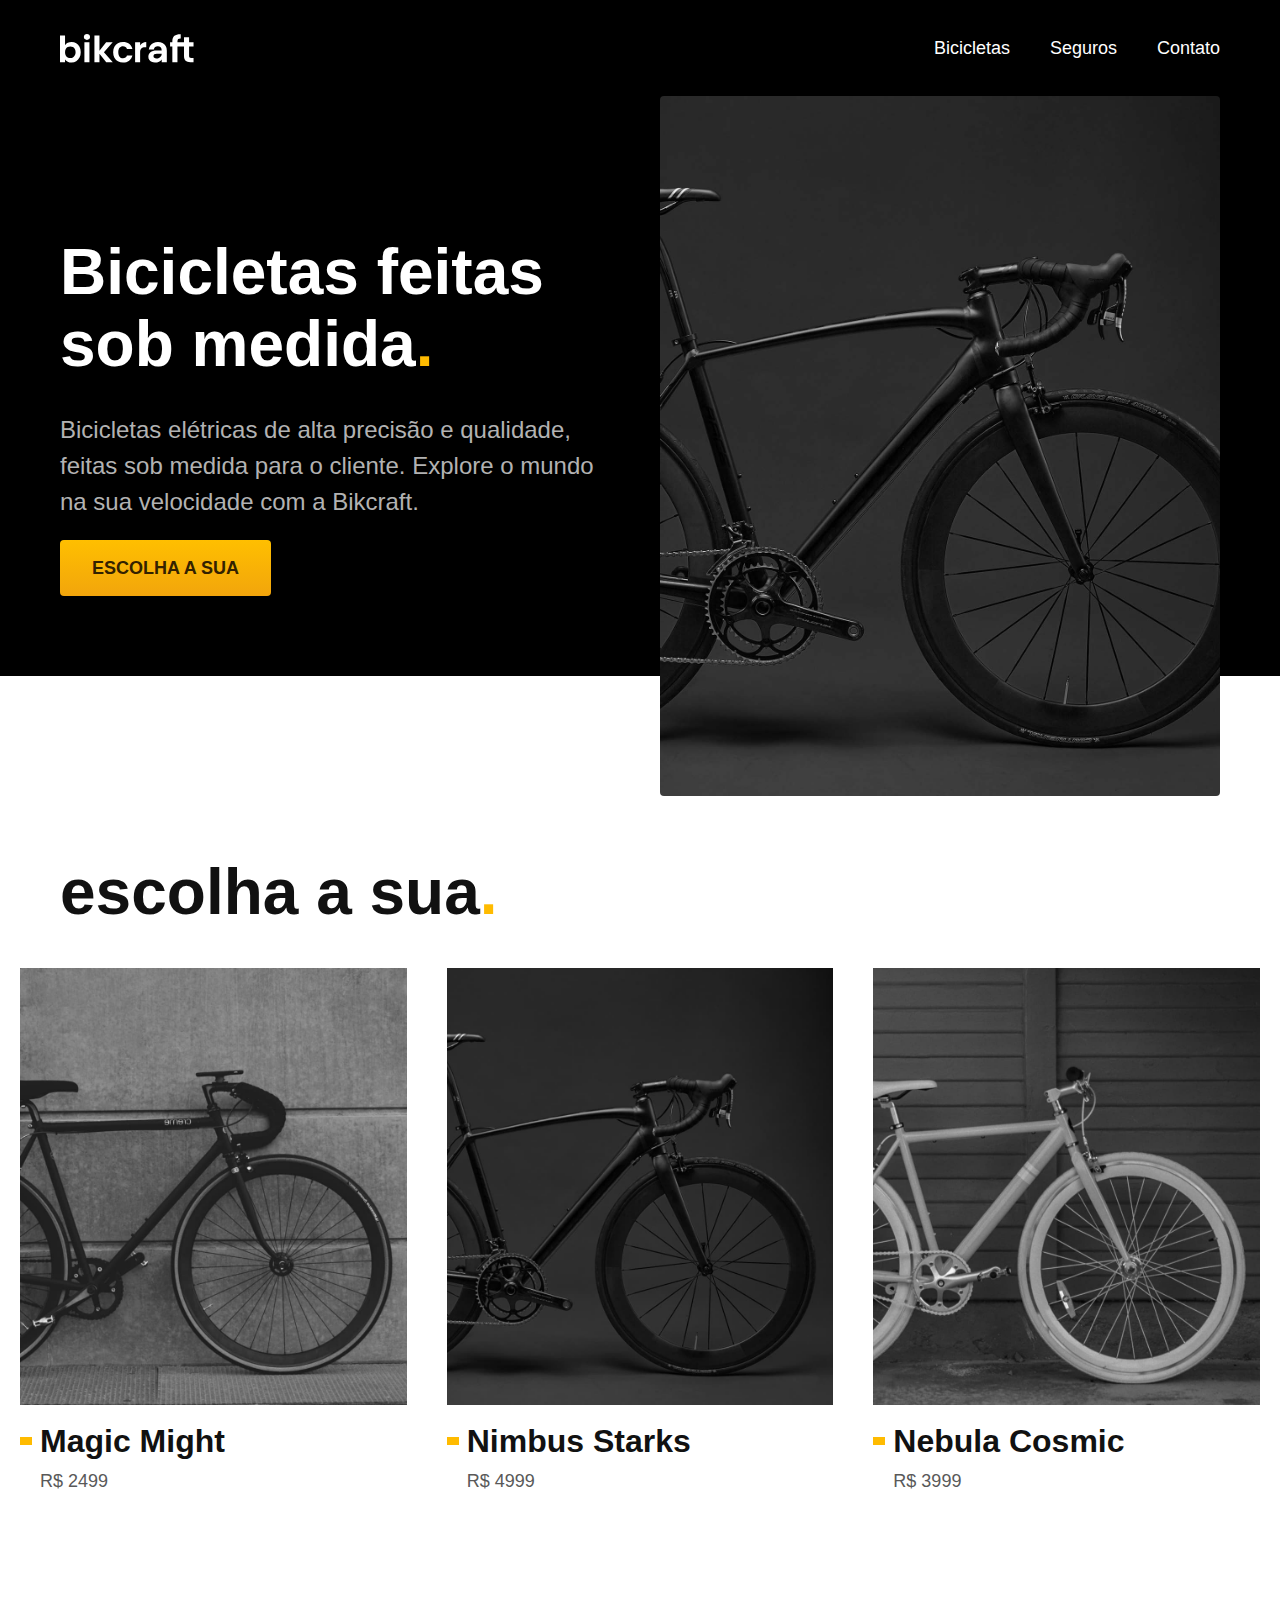
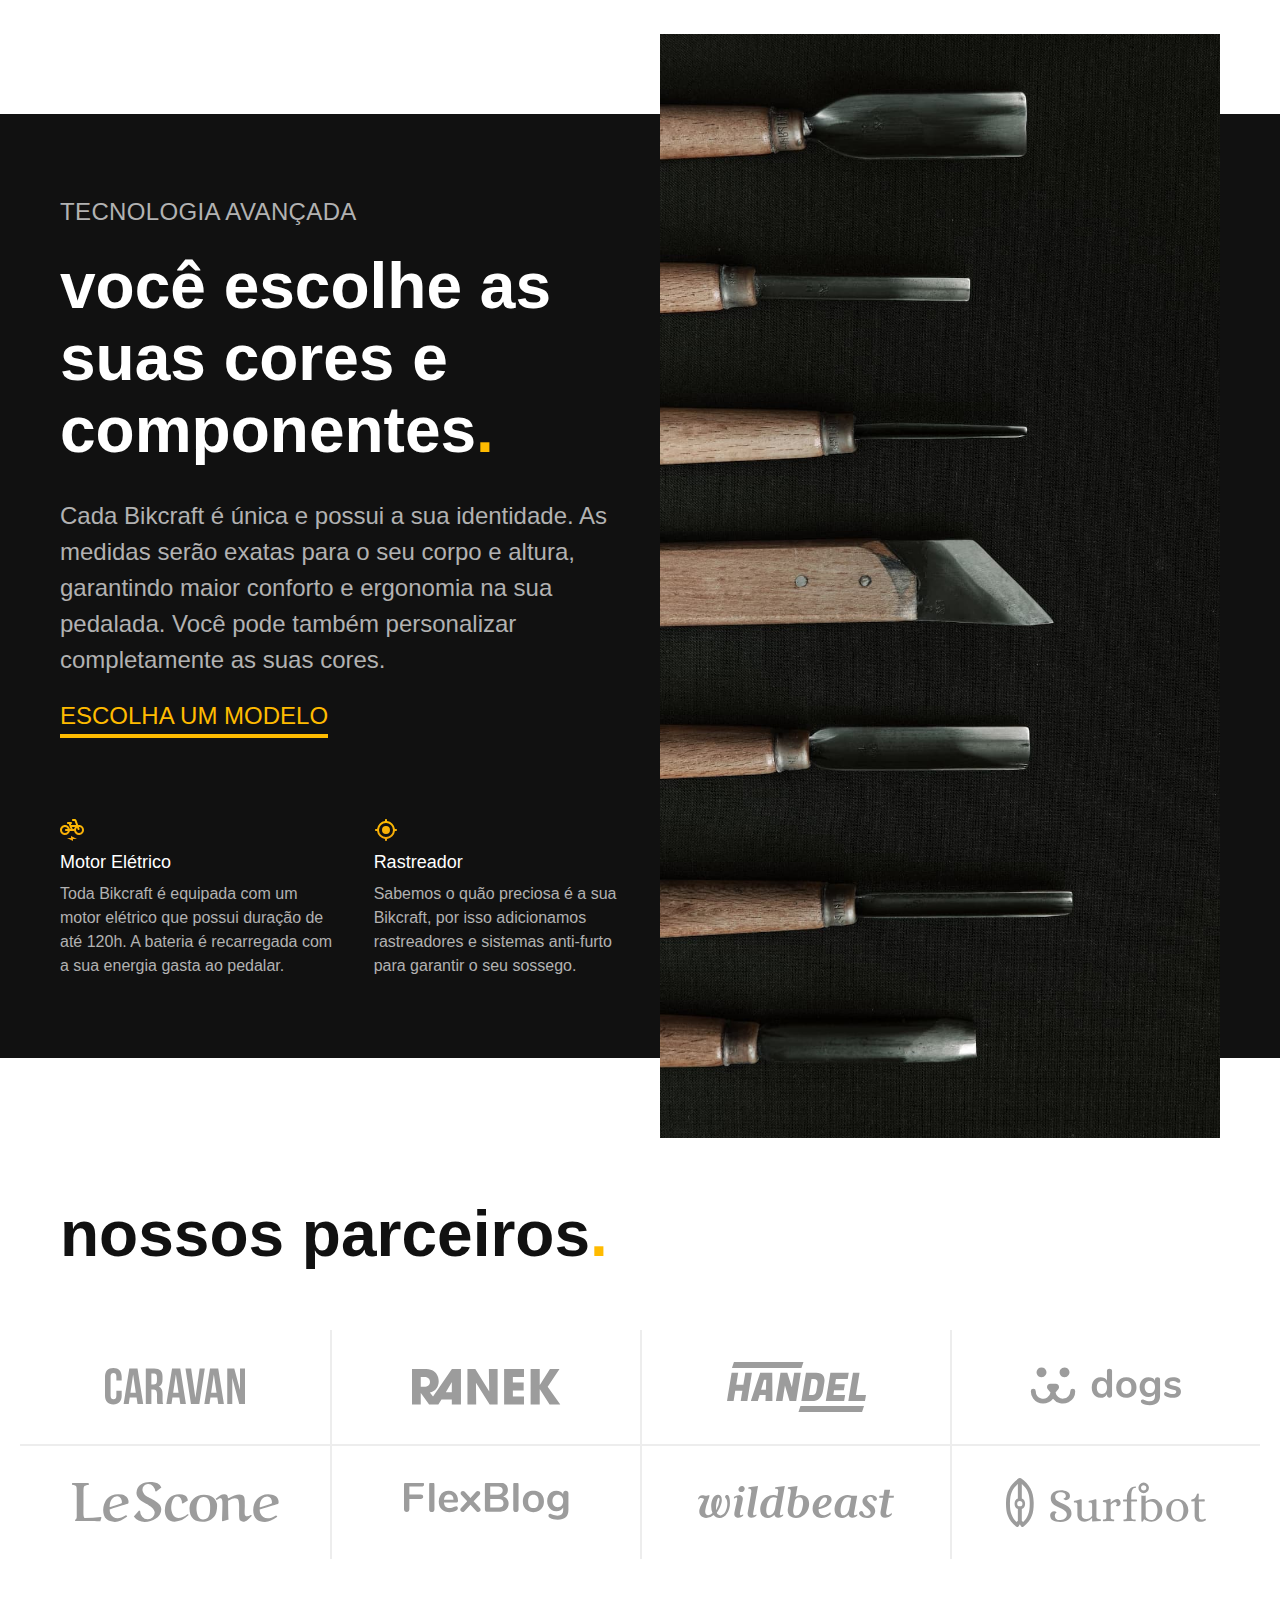
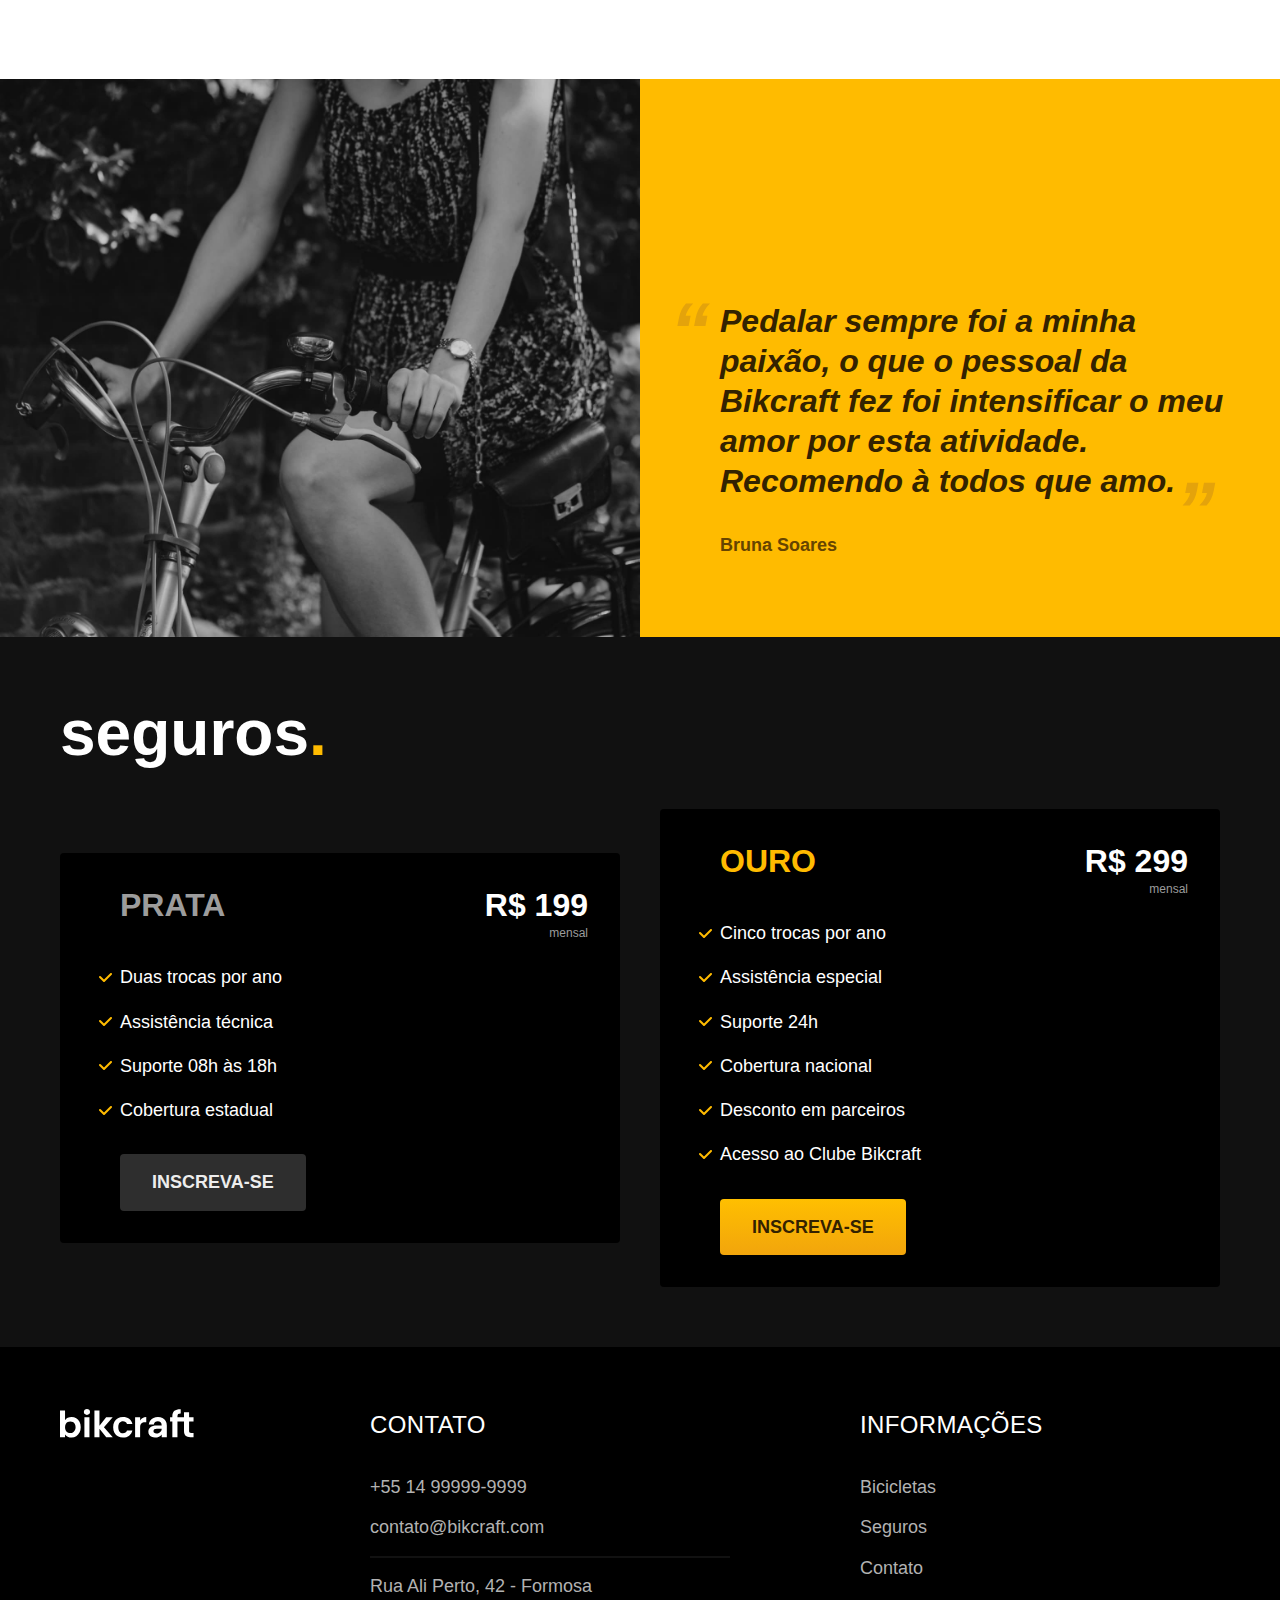
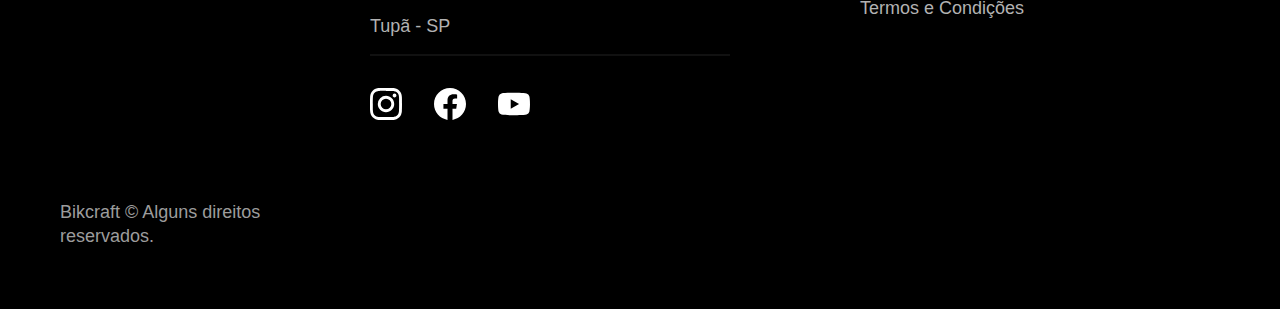
==== index.html @ 4c266a8a "Footer-home" ====
<!DOCTYPE html>
<html lang="pt-br">

<head>
  <meta charset="utf-8">
  <meta name="viewport" content="width=device-width, initial-scale=1.0">
  <title>Bikcraft - Bicicletas Elétricas</title>
  <link rel="stylesheet" href="./css/style.css">

  <!-- <link rel="preconnect" href="https://fonts.googleapis.com">
  <link rel="preconnect" href="https://fonts.gstatic.com" crossorigin>
  <link href="https://fonts.googleapis.com/css2?family=Merriweather:ital,wght@1,900&family=Poppins:wght@400;600&family=Roboto:wght@400;500&display=swap" rel="stylesheet"> -->

  <meta name="description" content="Bicicletas elétricas de alta precisão e qualidade, feitas sob medida para o cliente. Explore o mundo na sua velocidade com a Bikcraft.">
</head>

<body>
  <header class="header-bg">
    <div class="header container">
      <a href="./">
        <img src="./img/bikcraft.svg" alt="Bikcraft">
      </a>

      <nav aria-label="primaria">
        <ul class="header-menu font-1-m cor-0">
          <li><a href="./bicletas.html">Bicicletas</a></li>
          <li><a href="./seguros.html">Seguros</a></li>
          <li><a href="./contato.html">Contato</a></li>
        </ul>
      </nav>
    </div>
  </header>

  <main class="introducao-bg">
    <div class="introducao container">
      <div class="introducao-conteudo">
        <h1 class="font-1-xxl cor-0">Bicicletas feitas sob medida<span class="cor-p1">.</span></h1>
        <p class="font-2-l cor-5">Bicicletas elétricas de alta precisão e qualidade, feitas sob medida para o cliente. Explore o mundo na sua velocidade com a Bikcraft.</p>
        <a class="botao" href="./bicicletas.html">Escolha a sua</a>
      </div>
      <div>
        <img src="./img/fotos/introducao.jpg" alt="Bicicleta elétrica preta.">
      </div>
    </div>
  </main>


  <article class="bicicletas-lista">
    <h2 class="container font-1-xxl">escolha a sua<span class="cor-p1">.</span></h2>
    <ul>
      <li>
        <a href="./bicicletas/magic.html">
          <img src="./img/bicicletas/magic-home.jpg" alt="Bicicleta preta">
          <h3 class="font-1-xl">Magic Might</h3>
          <span class="font-2-m cor-8">R$ 2499</span>
        </a>
      </li>
      <li>
        <a href="./bicicletas/nimbus.html">
          <img src="./img/bicicletas/nimbus-home.jpg" alt="Bicicleta preta">
          <h3 class="font-1-xl">Nimbus Starks</h3>
          <span class="font-2-m cor-8">R$ 4999</span>
        </a>
      </li>
      <li>
        <a href="./bicicletas/nebula.html">
          <img src="./img/bicicletas/nebula-home.jpg" alt="Bicicleta preta">
          <h3 class="font-1-xl">Nebula Cosmic</h3>
          <span class="font-2-m cor-8">R$ 3999</span>
        </a>
      </li>
    </ul>
  </article>

  <article class="tecnologia-bg ">
    <div class="tecnologia container">
      <div class="tecnologia-conteudo">
        <span class="font-2-l-b cor-5">Tecnologia Avançada</span>
        <h2 class="font-1-xxl cor-0">você escolhe as suas cores e componentes<span class="cor-p1">.</span></h2>
        <p class="font-2-l cor-5">Cada Bikcraft é única e possui a sua identidade. As medidas serão exatas para o seu corpo e altura, garantindo maior conforto e ergonomia na sua pedalada. Você pode também personalizar completamente as suas cores.</p>
        <a class="link" href="./bicicletas.html">Escolha um modelo</a>
        <div class="tecnologia-vantagens">
          <div>
            <img src="./img/icones/eletrica.svg" alt="">
            <h3 class="font-1-m cor-0">Motor Elétrico</h3>
            <p class="font-2-s cor-5">Toda Bikcraft é equipada com um motor elétrico que possui duração de até 120h. A bateria é recarregada com a sua energia gasta ao pedalar.</p>
          </div>
          <div>
            <img src="./img/icones/rastreador.svg" alt="">
            <h3 class="font-1-m cor-0">Rastreador</h3>
            <p class="font-2-s cor-5">Sabemos o quão preciosa é a sua Bikcraft, por isso adicionamos rastreadores e sistemas anti-furto para garantir o seu sossego.</p>
          </div>
        </div>
      </div>

      <div class="tecnologia-imagem">
        <img src="./img/fotos/tecnologia.jpg" alt="">
      </div>
    </div>
  </article>

  <section class="parceiros" aria-label="Nossos Parceiros">
    <h2 class="container font-1-xxl">nossos parceiros<span class="cor-p1">.</span></h2>
    <ul>
      <li><img src="./img/parceiros/caravan.svg" alt="Caravan"></li>
      <li><img src="./img/parceiros/ranek.svg" alt="Caravan"></li>
      <li><img src="./img/parceiros/handel.svg" alt="Caravan"></li>
      <li><img src="./img/parceiros/dogs.svg" alt="Caravan"></li>
      <li><img src="./img/parceiros/lescone.svg" alt="Caravan"></li>
      <li><img src="./img/parceiros/flexblog.svg" alt="Caravan"></li>
      <li><img src="./img/parceiros/wildbeast.svg" alt="Caravan"></li>
      <li><img src="./img/parceiros/surfbot.svg" alt="Caravan"></li>
    </ul>
  </section>

  <section class="depoimento" aria-label="Depoimento">
    <div>
      <img src="./img/fotos/depoimento.jpg" alt="Pessoa pedalando uma bicicleta Bikcraft">
    </div>
    <div class="depoimento-conteudo">
      <blockquote class="font-1-xl cor-p5">
        <p>Pedalar sempre foi a minha paixão, o que o pessoal da Bikcraft fez foi intensificar o meu amor por esta atividade. Recomendo à todos que amo.</p>
      </blockquote>
      <span class="font-1-m-b cor-p4">Bruna Soares</span>
    </div>
  </section>

  <article class="seguros-bg">
    <div class="seguros container">
      <h2 class="font-1-xxl cor-0">seguros<span class="cor-p1">.</span></h2>
      <div class="seguros-item">
        <h3 class="font-1-xl cor-6">PRATA</h3>
        <span class="font-1-xl cor-0">R$ 199 <span class="font-1-xs cor-6">mensal</span></span>
        <ul class="font-2-m cor-0">
          <li>Duas trocas por ano</li>
          <li>Assistência técnica</li>
          <li>Suporte 08h às 18h</li>
          <li>Cobertura estadual</li>
        </ul>
        <a class="botao secundario" href="./orcamento.html?tipo=seguro&produto=prata">Inscreva-se</a>
      </div>
      <div class="seguros-item">
        <h3 class="font-1-xl cor-p1">OURO</h3>
        <span class="font-1-xl cor-0">R$ 299 <span class="font-1-xs cor-6">mensal</span></span>
        <ul class="font-2-m cor-0">
          <li>Cinco trocas por ano</li>
          <li>Assistência especial</li>
          <li>Suporte 24h</li>
          <li>Cobertura nacional</li>
          <li>Desconto em parceiros</li>
          <li>Acesso ao Clube Bikcraft</li>
        </ul>
        <a class="botao" href="./orcamento.html?tipo=seguro&produto=ouro">Inscreva-se</a>
      </div>
    </div>
  </article>

  <footer class="footer-bg">
    <div class="footer container">
      <img src="./img/bikcraft.svg" alt="Bikcraft">
      <div class="footer-contato">
        <h3 class="font-2-l-b cor-0">Contato</h3>
        <ul class="font-2-m cor-5">
          <li><a href="tel:+5514999999999">+55 14 99999-9999</a></li>
          <li><a href="mailto:contato@bikcraft.com">contato@bikcraft.com</a></li>
          <li>Rua Ali Perto, 42 - Formosa</li>
          <li>Tupã - SP</li>
        </ul>
        <div class="footer-redes">
          <a href="./">
            <img src="./img/redes/instagram.svg" alt="Instagram">
          </a>
          <a href="./">
            <img src="./img/redes/facebook.svg" alt="Facebook">
          </a>
          <a href="./">
            <img src="./img/redes/youtube.svg" alt="Youtube">
          </a>
        </div>
      </div>
      <div class="footer-informacoes">
        <h3 class="font-2-l-b cor-0">Informações</h3>
        <nav>
          <ul class="font-1-m cor-5">
            <li><a href="./bicletas.html">Bicicletas</a></li>
            <li><a href="./seguros.html">Seguros</a></li>
            <li><a href="./contato.html">Contato</a></li>
            <li><a href="./termos.html">Termos e Condições</a></li>
          </ul>
        </nav>
      </div>
      <p class="footer-copy font-2-m cor-6">Bikcraft © Alguns direitos reservados.</p>
    </div>
  </footer>
</body>

</html>
---- css/style.css ----
@import "./global/global.css";
@import "./utilidades/tipografia.css";
@import "./utilidades/cores.css";

@import "./global/header.css";
@import "./global/footer.css";

/* Utilidades */
@import "./utilidades/componentes.css";

/* Home */
@import "./home/introducao.css";
@import "./home/tecnologia.css";
@import "./home/parceiros.css";
@import "./home/depoimento.css";

/* Bicicletas */
@import "./bicicletas/bicicletas-lista.css";

/* Seguros */
@import "./seguros/seguros.css";
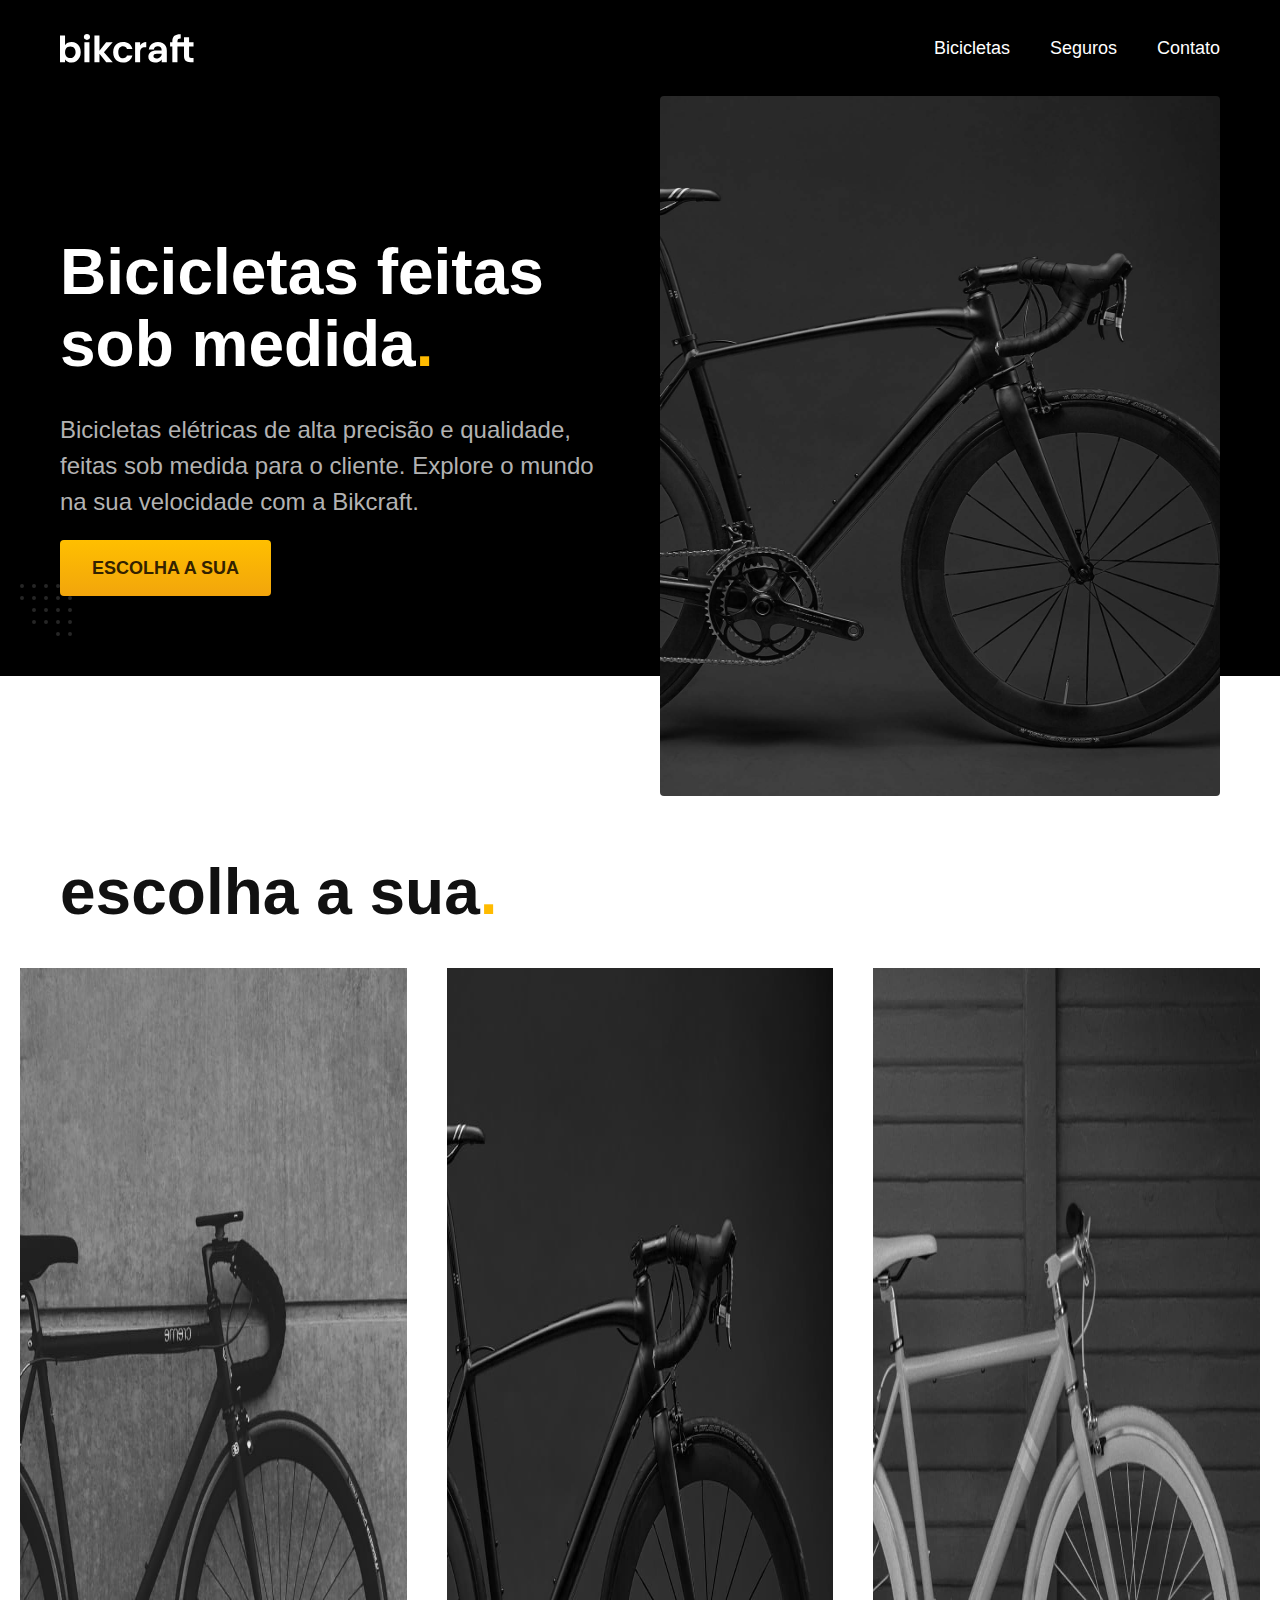
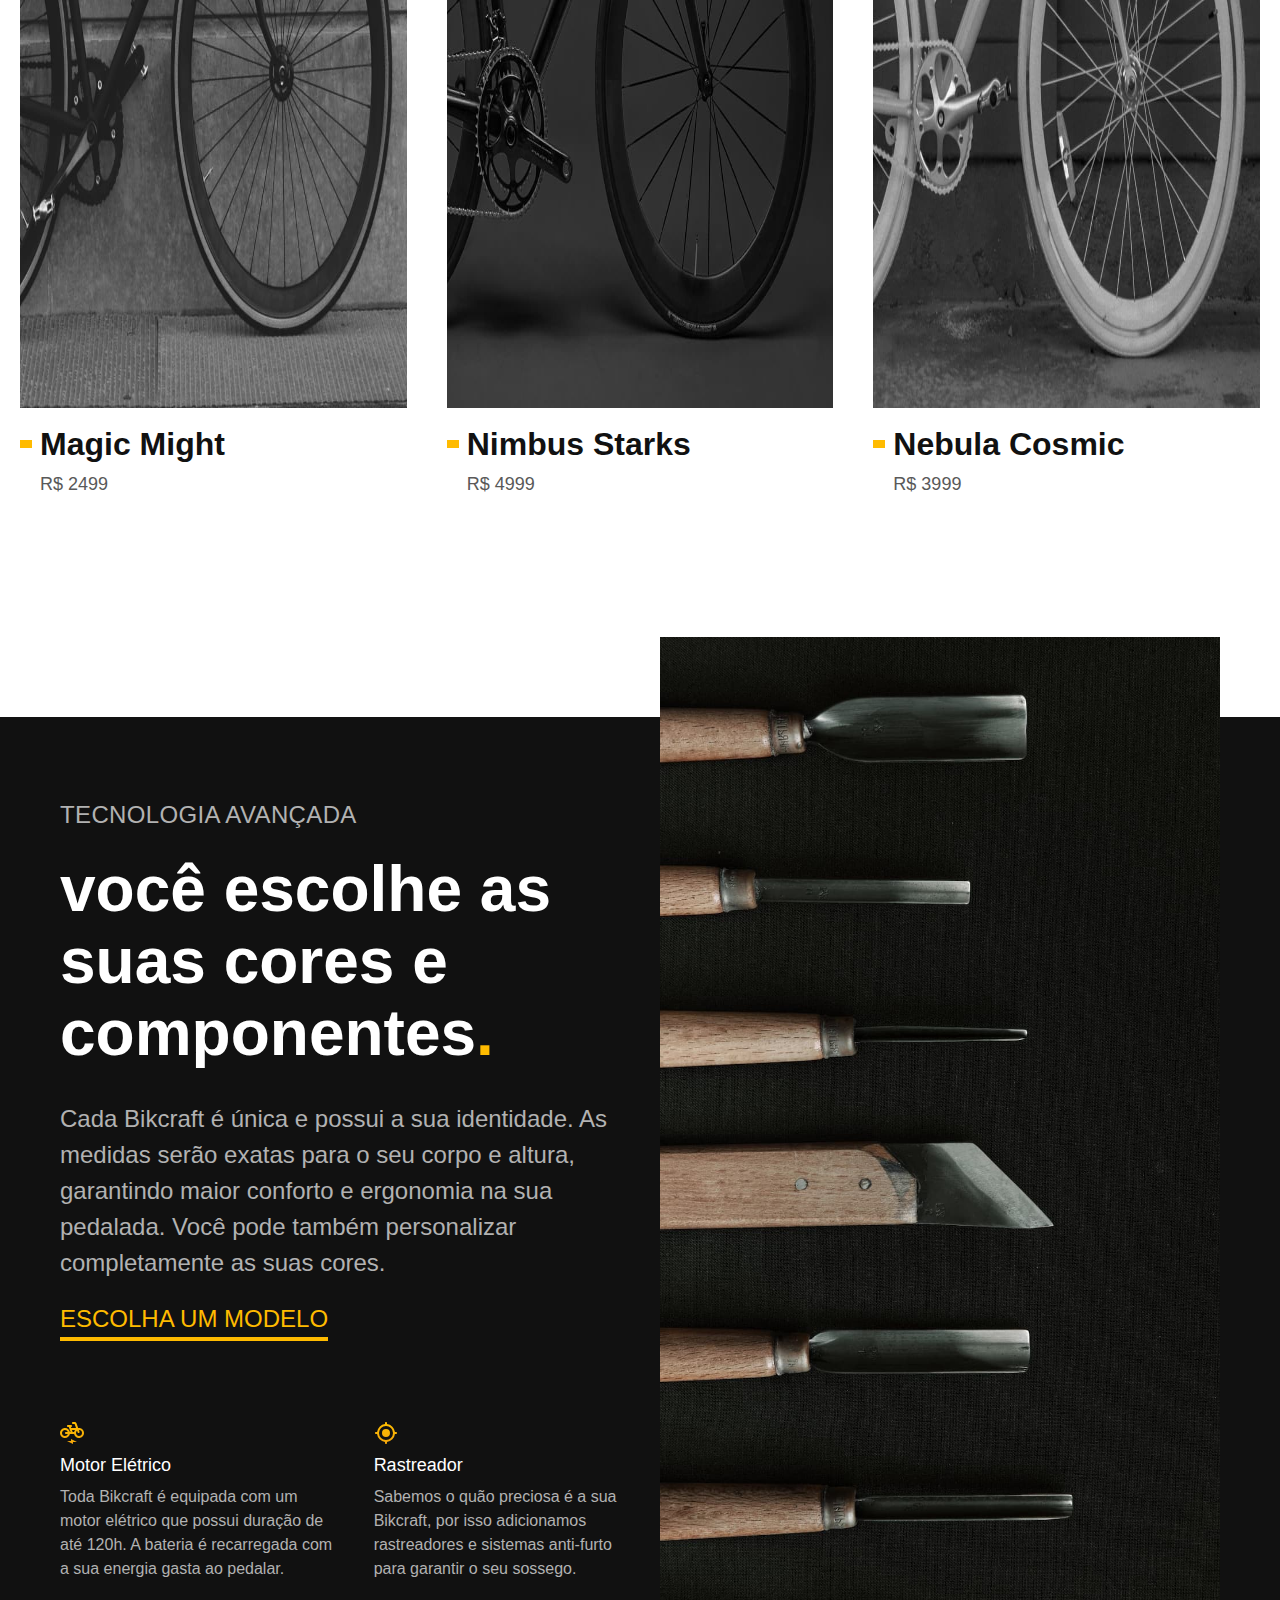
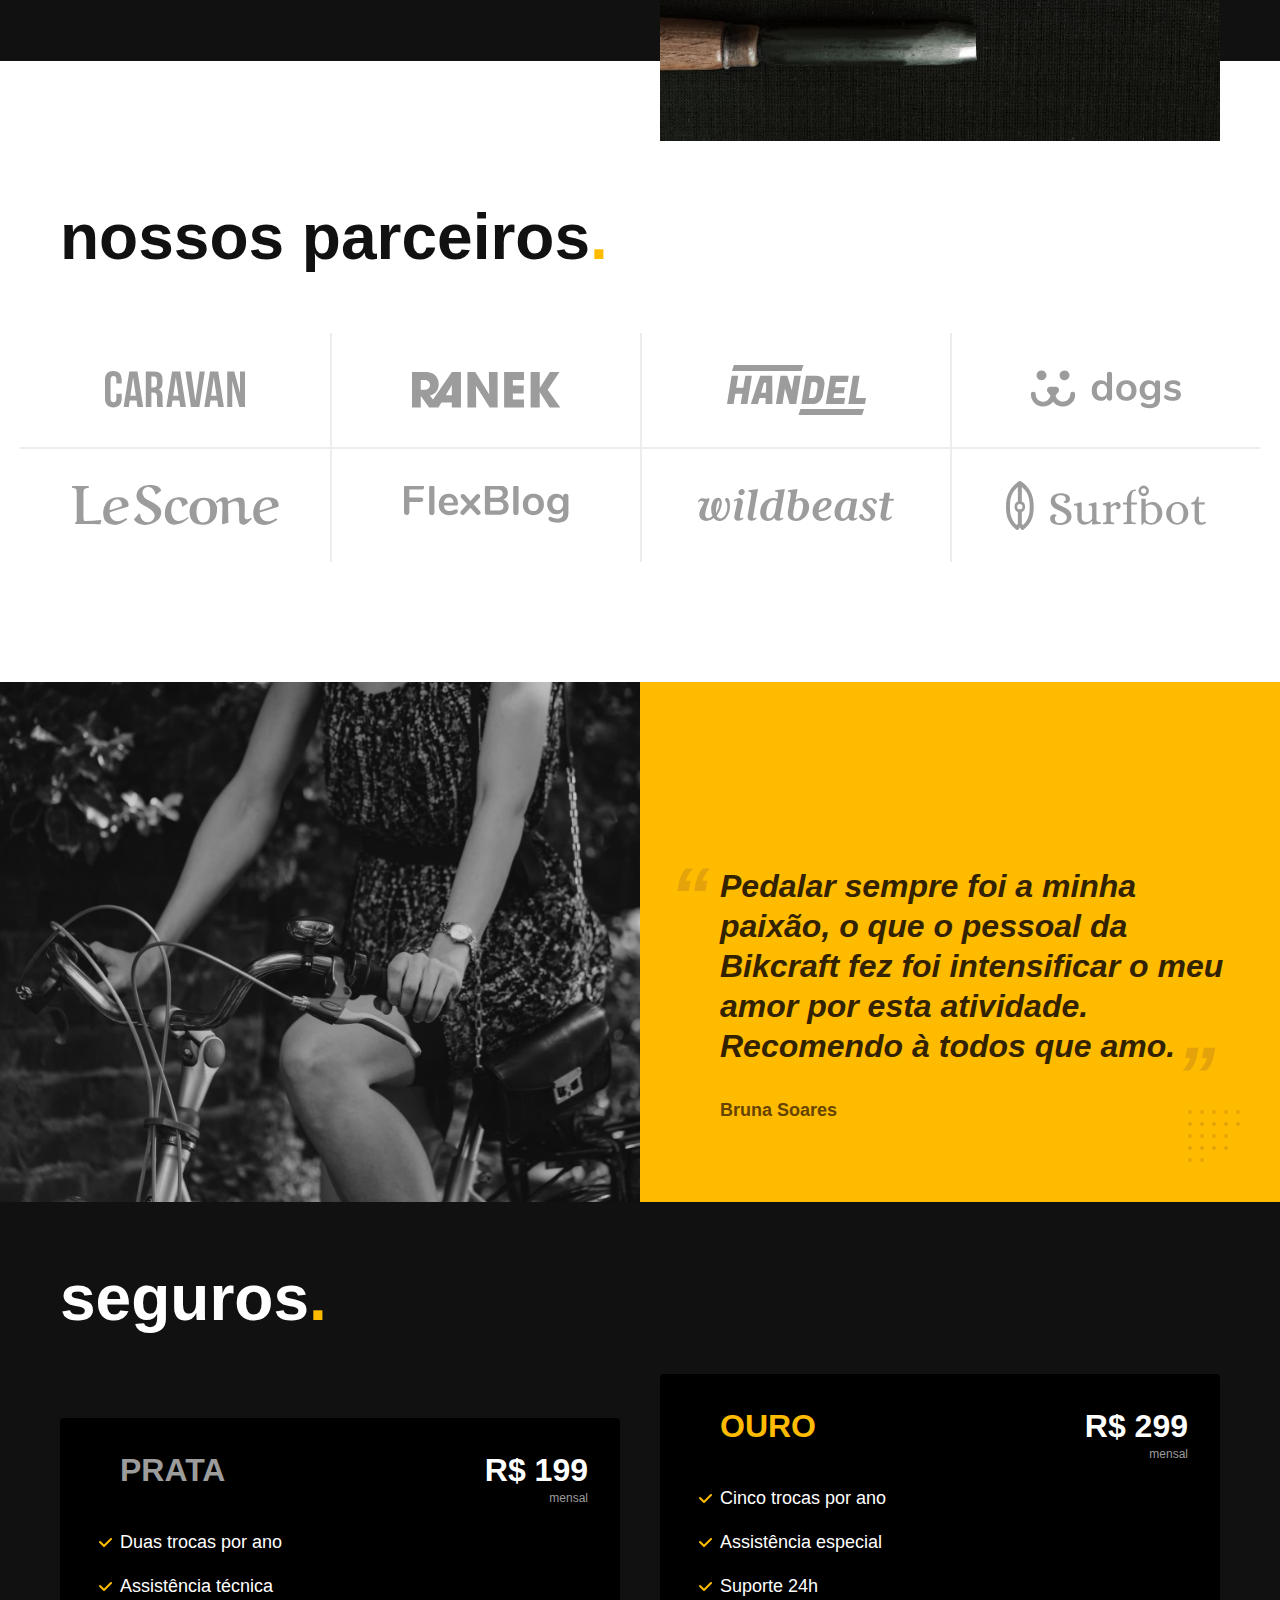
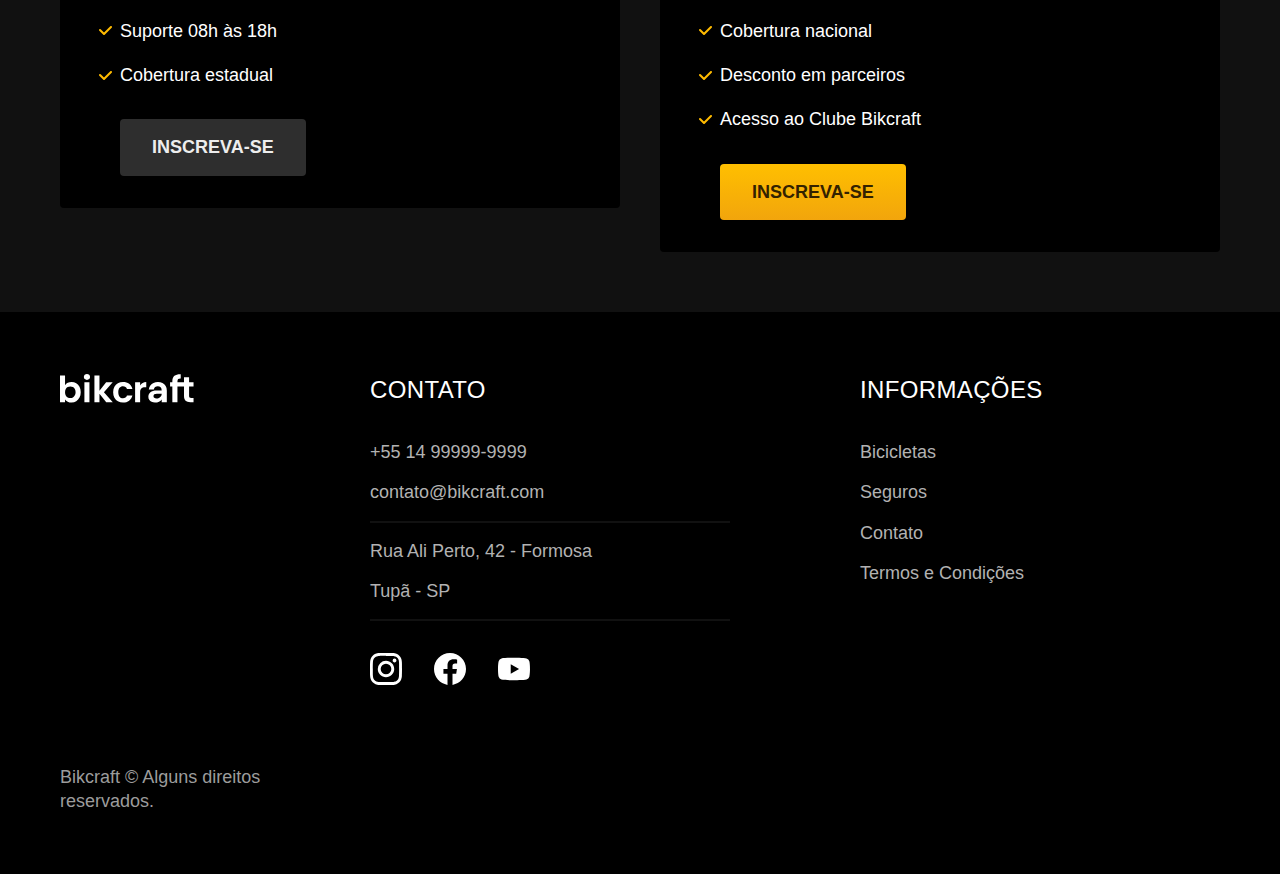
==== commit 4de6982b: "otimizacoes" ====
--- a/index.html
+++ b/index.html
@@ -5,6 +5,7 @@
   <meta charset="utf-8">
   <meta name="viewport" content="width=device-width, initial-scale=1.0">
   <title>Bikcraft - Bicicletas Elétricas</title>
+  <link rel="preload" href="./css/style.css" as="style">
   <link rel="stylesheet" href="./css/style.css">
 
   <!-- <link rel="preconnect" href="https://fonts.googleapis.com">
@@ -18,12 +19,12 @@
   <header class="header-bg">
     <div class="header container">
       <a href="./">
-        <img src="./img/bikcraft.svg" alt="Bikcraft">
+        <img src="./img/bikcraft.svg" width="136" height="32" alt="Bikcraft">
       </a>
 
       <nav aria-label="primaria">
         <ul class="header-menu font-1-m cor-0">
-          <li><a href="./bicletas.html">Bicicletas</a></li>
+          <li><a href="./bicicletas.html">Bicicletas</a></li>
           <li><a href="./seguros.html">Seguros</a></li>
           <li><a href="./contato.html">Contato</a></li>
         </ul>
@@ -38,9 +39,10 @@
         <p class="font-2-l cor-5">Bicicletas elétricas de alta precisão e qualidade, feitas sob medida para o cliente. Explore o mundo na sua velocidade com a Bikcraft.</p>
         <a class="botao" href="./bicicletas.html">Escolha a sua</a>
       </div>
-      <div>
-        <img src="./img/fotos/introducao.jpg" alt="Bicicleta elétrica preta.">
-      </div>
+      <picture>
+        <source media="(max-width: 800px)" srcset="./img/bicicletas/nimbus.jpg">
+        <img src="./img/fotos/introducao.jpg" width="1280" height="1600" alt="Bicicleta elétrica preta.">
+      </picture>
     </div>
   </main>
 
@@ -50,21 +52,21 @@
     <ul>
       <li>
         <a href="./bicicletas/magic.html">
-          <img src="./img/bicicletas/magic-home.jpg" alt="Bicicleta preta">
+          <img src="./img/bicicletas/magic-home.jpg" width="920" height="1040" alt="Bicicleta preta">
           <h3 class="font-1-xl">Magic Might</h3>
           <span class="font-2-m cor-8">R$ 2499</span>
         </a>
       </li>
       <li>
         <a href="./bicicletas/nimbus.html">
-          <img src="./img/bicicletas/nimbus-home.jpg" alt="Bicicleta preta">
+          <img src="./img/bicicletas/nimbus-home.jpg" width="920" height="1040" alt="Bicicleta preta">
           <h3 class="font-1-xl">Nimbus Starks</h3>
           <span class="font-2-m cor-8">R$ 4999</span>
         </a>
       </li>
       <li>
         <a href="./bicicletas/nebula.html">
-          <img src="./img/bicicletas/nebula-home.jpg" alt="Bicicleta preta">
+          <img src="./img/bicicletas/nebula-home.jpg" width="920" height="1040" alt="Bicicleta preta">
           <h3 class="font-1-xl">Nebula Cosmic</h3>
           <span class="font-2-m cor-8">R$ 3999</span>
         </a>
@@ -81,12 +83,12 @@
         <a class="link" href="./bicicletas.html">Escolha um modelo</a>
         <div class="tecnologia-vantagens">
           <div>
-            <img src="./img/icones/eletrica.svg" alt="">
+            <img src="./img/icones/eletrica.svg" width="24" height="24" alt="">
             <h3 class="font-1-m cor-0">Motor Elétrico</h3>
             <p class="font-2-s cor-5">Toda Bikcraft é equipada com um motor elétrico que possui duração de até 120h. A bateria é recarregada com a sua energia gasta ao pedalar.</p>
           </div>
           <div>
-            <img src="./img/icones/rastreador.svg" alt="">
+            <img src="./img/icones/rastreador.svg" width="24" height="24" alt="">
             <h3 class="font-1-m cor-0">Rastreador</h3>
             <p class="font-2-s cor-5">Sabemos o quão preciosa é a sua Bikcraft, por isso adicionamos rastreadores e sistemas anti-furto para garantir o seu sossego.</p>
           </div>
@@ -94,7 +96,7 @@
       </div>
 
       <div class="tecnologia-imagem">
-        <img src="./img/fotos/tecnologia.jpg" alt="">
+        <img src="./img/fotos/tecnologia.jpg" width="1200" height="1920" alt="">
       </div>
     </div>
   </article>
@@ -115,7 +117,7 @@
 
   <section class="depoimento" aria-label="Depoimento">
     <div>
-      <img src="./img/fotos/depoimento.jpg" alt="Pessoa pedalando uma bicicleta Bikcraft">
+      <img src="./img/fotos/depoimento.jpg" width="1560" height="1360" alt="Pessoa pedalando uma bicicleta Bikcraft">
     </div>
     <div class="depoimento-conteudo">
       <blockquote class="font-1-xl cor-p5">
@@ -157,7 +159,7 @@
 
   <footer class="footer-bg">
     <div class="footer container">
-      <img src="./img/bikcraft.svg" alt="Bikcraft">
+      <img src="./img/bikcraft.svg" width="136" height="32" alt="Bikcraft">
       <div class="footer-contato">
         <h3 class="font-2-l-b cor-0">Contato</h3>
         <ul class="font-2-m cor-5">
@@ -168,13 +170,13 @@
         </ul>
         <div class="footer-redes">
           <a href="./">
-            <img src="./img/redes/instagram.svg" alt="Instagram">
+            <img src="./img/redes/instagram.svg" width="32" height="32" alt="Instagram">
           </a>
           <a href="./">
-            <img src="./img/redes/facebook.svg" alt="Facebook">
+            <img src="./img/redes/facebook.svg" width="32" height="32" alt="Facebook">
           </a>
           <a href="./">
-            <img src="./img/redes/youtube.svg" alt="Youtube">
+            <img src="./img/redes/youtube.svg" width="32" height="32" alt="Youtube">
           </a>
         </div>
       </div>
--- a/css/style.css
+++ b/css/style.css
@@ -7,6 +7,7 @@
 
 /* Utilidades */
 @import "./utilidades/componentes.css";
+@import "./utilidades/formulario.css";
 
 /* Home */
 @import "./home/introducao.css";
@@ -16,6 +17,23 @@
 
 /* Bicicletas */
 @import "./bicicletas/bicicletas-lista.css";
+@import "./bicicletas/bicicletas.css";
+
+/* Bicicleta */
+@import "./bicicleta/bicicleta.css";
+@import "./bicicleta/seguro.css";
 
 /* Seguros */
 @import "./seguros/seguros.css";
+@import "./seguros/vantagens.css";
+@import "./seguros/perguntas.css";
+
+/* Contato */
+@import "./contato/contato.css";
+@import "./contato/lojas.css";
+
+/* Orcamento */
+@import "./orcamento/orcamento.css";
+
+/* Termos */
+@import "./termos/termos.css";
--- a/css/style.css
+++ b/css/style.css
@@ -7,6 +7,7 @@
 
 /* Utilidades */
 @import "./utilidades/componentes.css";
+@import "./utilidades/formulario.css";
 
 /* Home */
 @import "./home/introducao.css";
@@ -16,6 +17,23 @@
 
 /* Bicicletas */
 @import "./bicicletas/bicicletas-lista.css";
+@import "./bicicletas/bicicletas.css";
+
+/* Bicicleta */
+@import "./bicicleta/bicicleta.css";
+@import "./bicicleta/seguro.css";
 
 /* Seguros */
 @import "./seguros/seguros.css";
+@import "./seguros/vantagens.css";
+@import "./seguros/perguntas.css";
+
+/* Contato */
+@import "./contato/contato.css";
+@import "./contato/lojas.css";
+
+/* Orcamento */
+@import "./orcamento/orcamento.css";
+
+/* Termos */
+@import "./termos/termos.css";
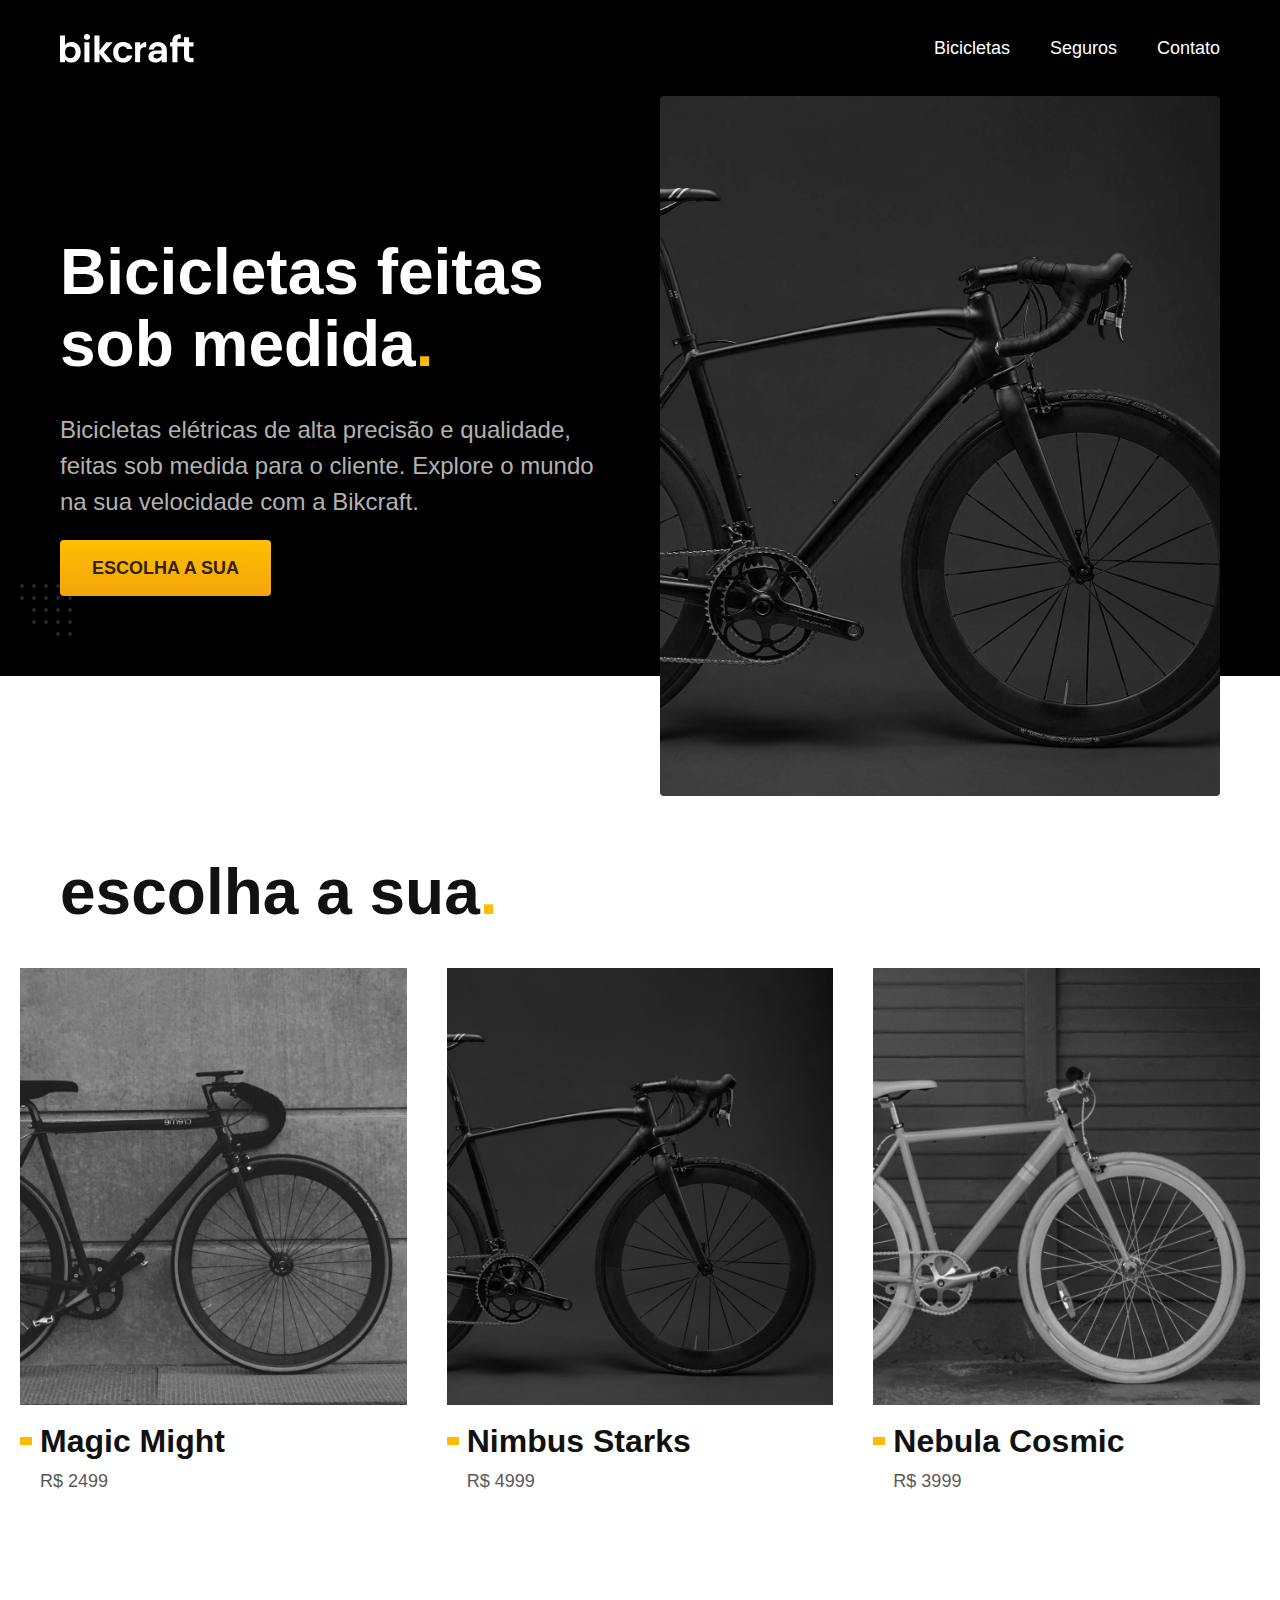
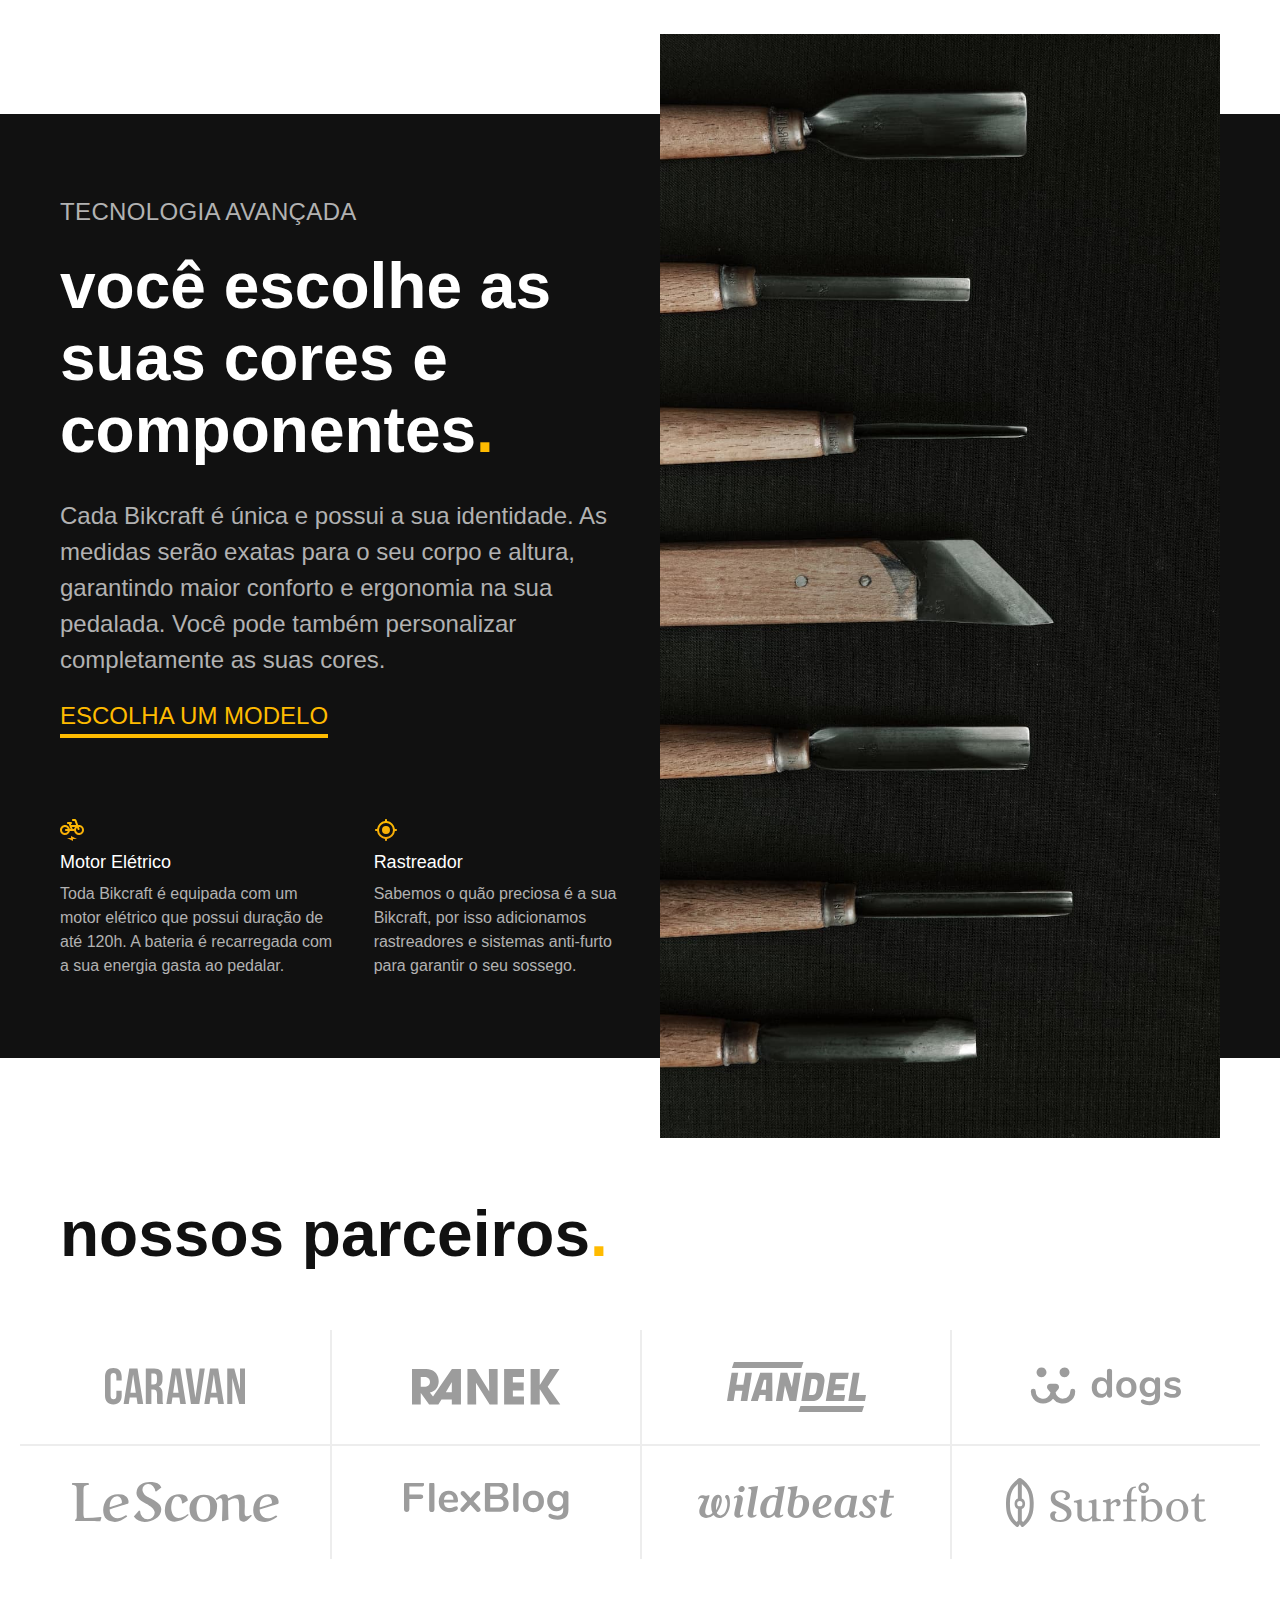
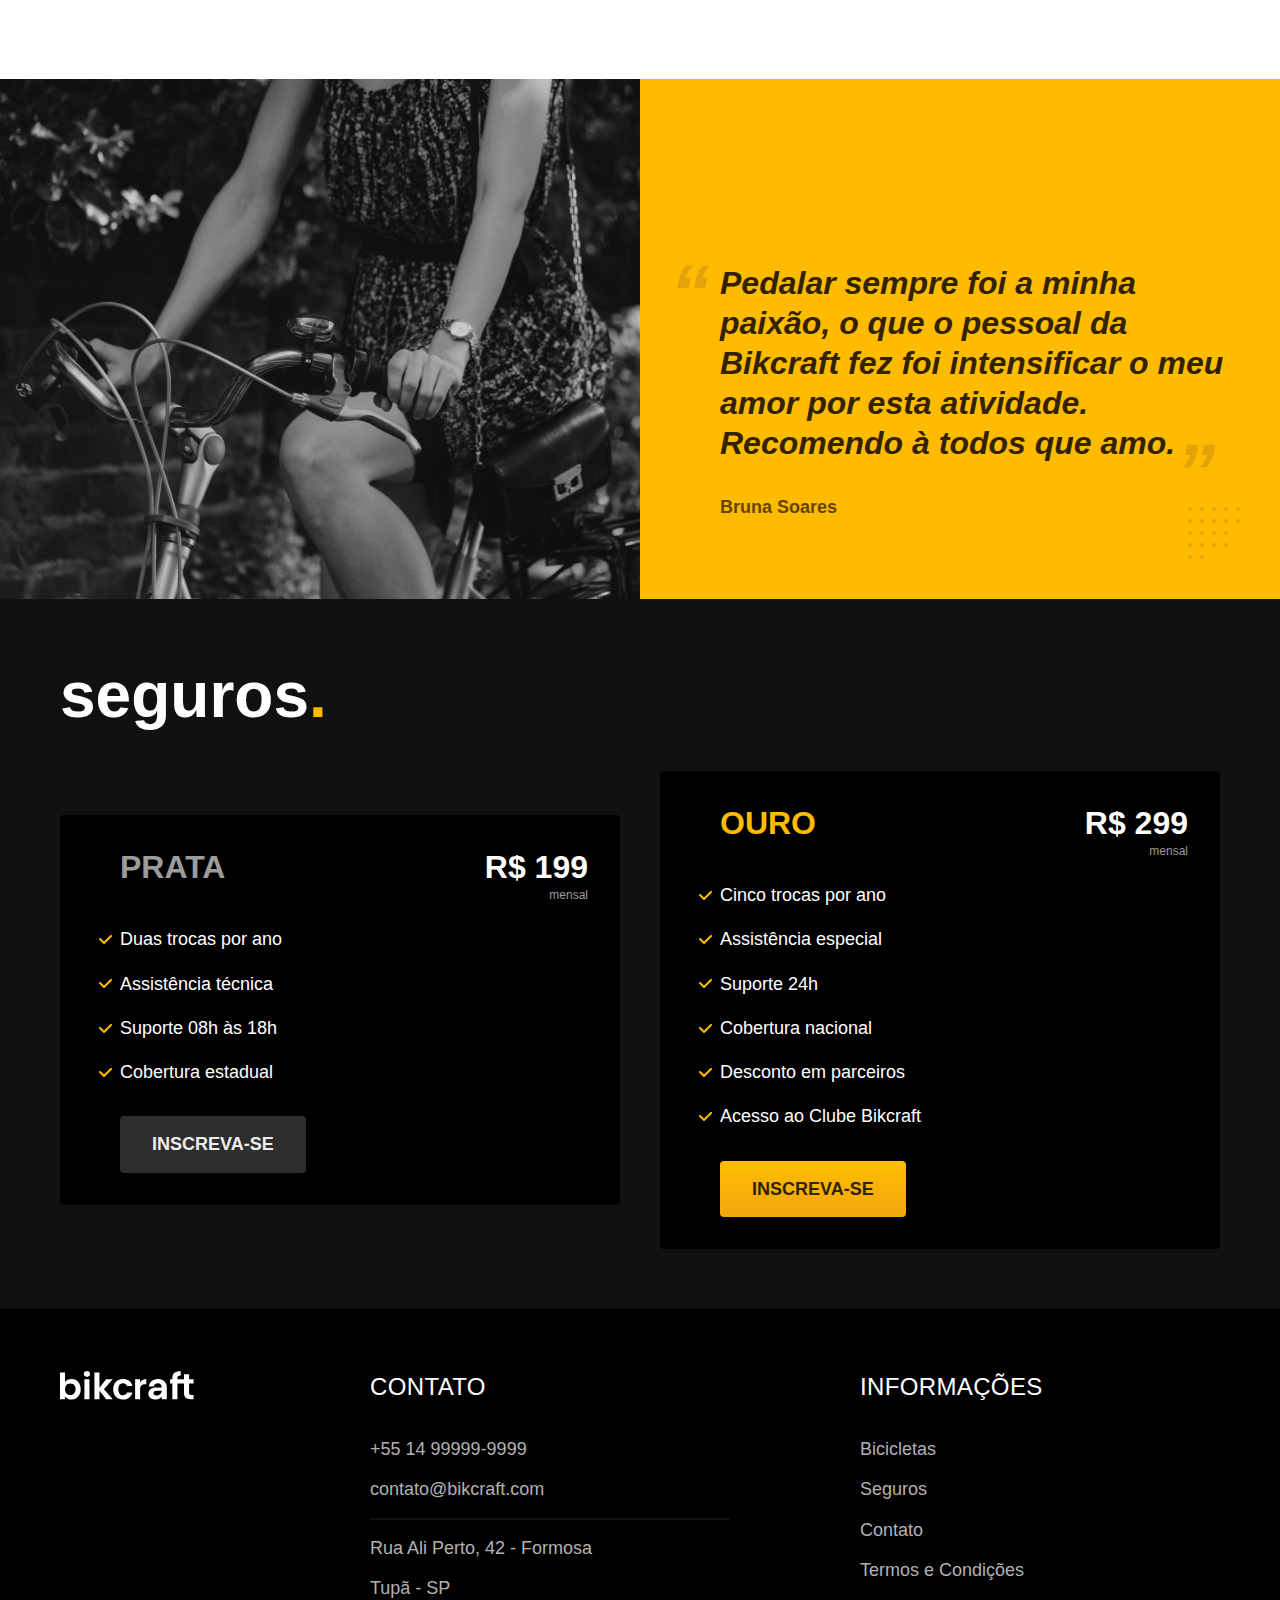
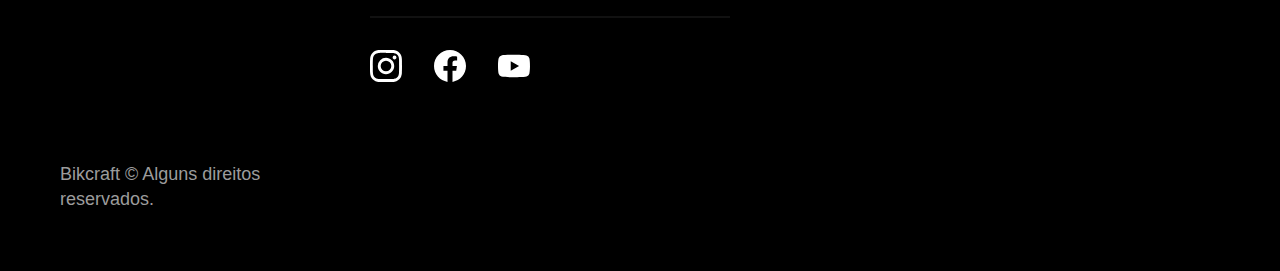
==== commit 620acd63: "inicio-javascript" ====
--- a/index.html
+++ b/index.html
@@ -52,21 +52,21 @@
     <ul>
       <li>
         <a href="./bicicletas/magic.html">
-          <img src="./img/bicicletas/magic-home.jpg" width="920" height="1040" alt="Bicicleta preta">
+          <img src="./img/bicicletas/magic-home.jpg" alt="Bicicleta preta">
           <h3 class="font-1-xl">Magic Might</h3>
           <span class="font-2-m cor-8">R$ 2499</span>
         </a>
       </li>
       <li>
         <a href="./bicicletas/nimbus.html">
-          <img src="./img/bicicletas/nimbus-home.jpg" width="920" height="1040" alt="Bicicleta preta">
+          <img src="./img/bicicletas/nimbus-home.jpg" alt="Bicicleta preta">
           <h3 class="font-1-xl">Nimbus Starks</h3>
           <span class="font-2-m cor-8">R$ 4999</span>
         </a>
       </li>
       <li>
         <a href="./bicicletas/nebula.html">
-          <img src="./img/bicicletas/nebula-home.jpg" width="920" height="1040" alt="Bicicleta preta">
+          <img src="./img/bicicletas/nebula-home.jpg" alt="Bicicleta preta">
           <h3 class="font-1-xl">Nebula Cosmic</h3>
           <span class="font-2-m cor-8">R$ 3999</span>
         </a>
@@ -194,6 +194,8 @@
       <p class="footer-copy font-2-m cor-6">Bikcraft © Alguns direitos reservados.</p>
     </div>
   </footer>
+
+  <script src="./js/script.js"></script>
 </body>
 
 </html>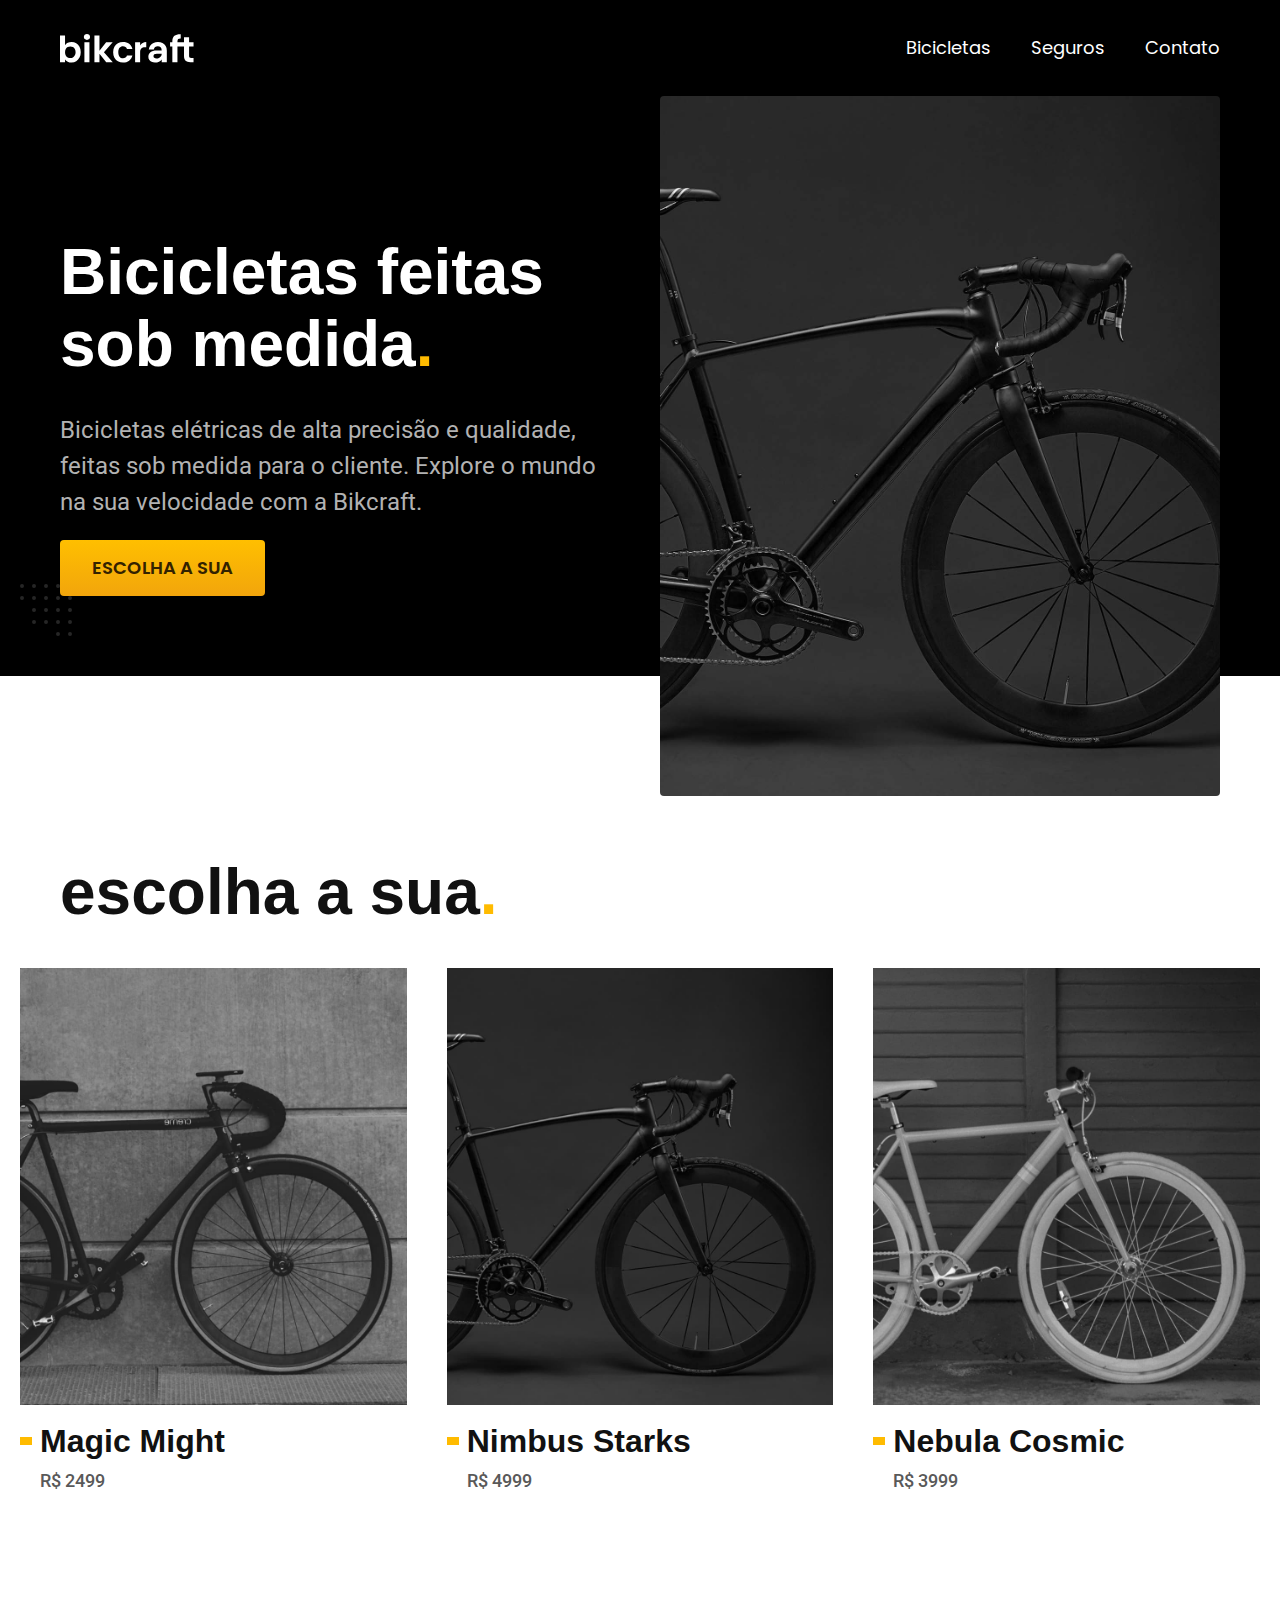
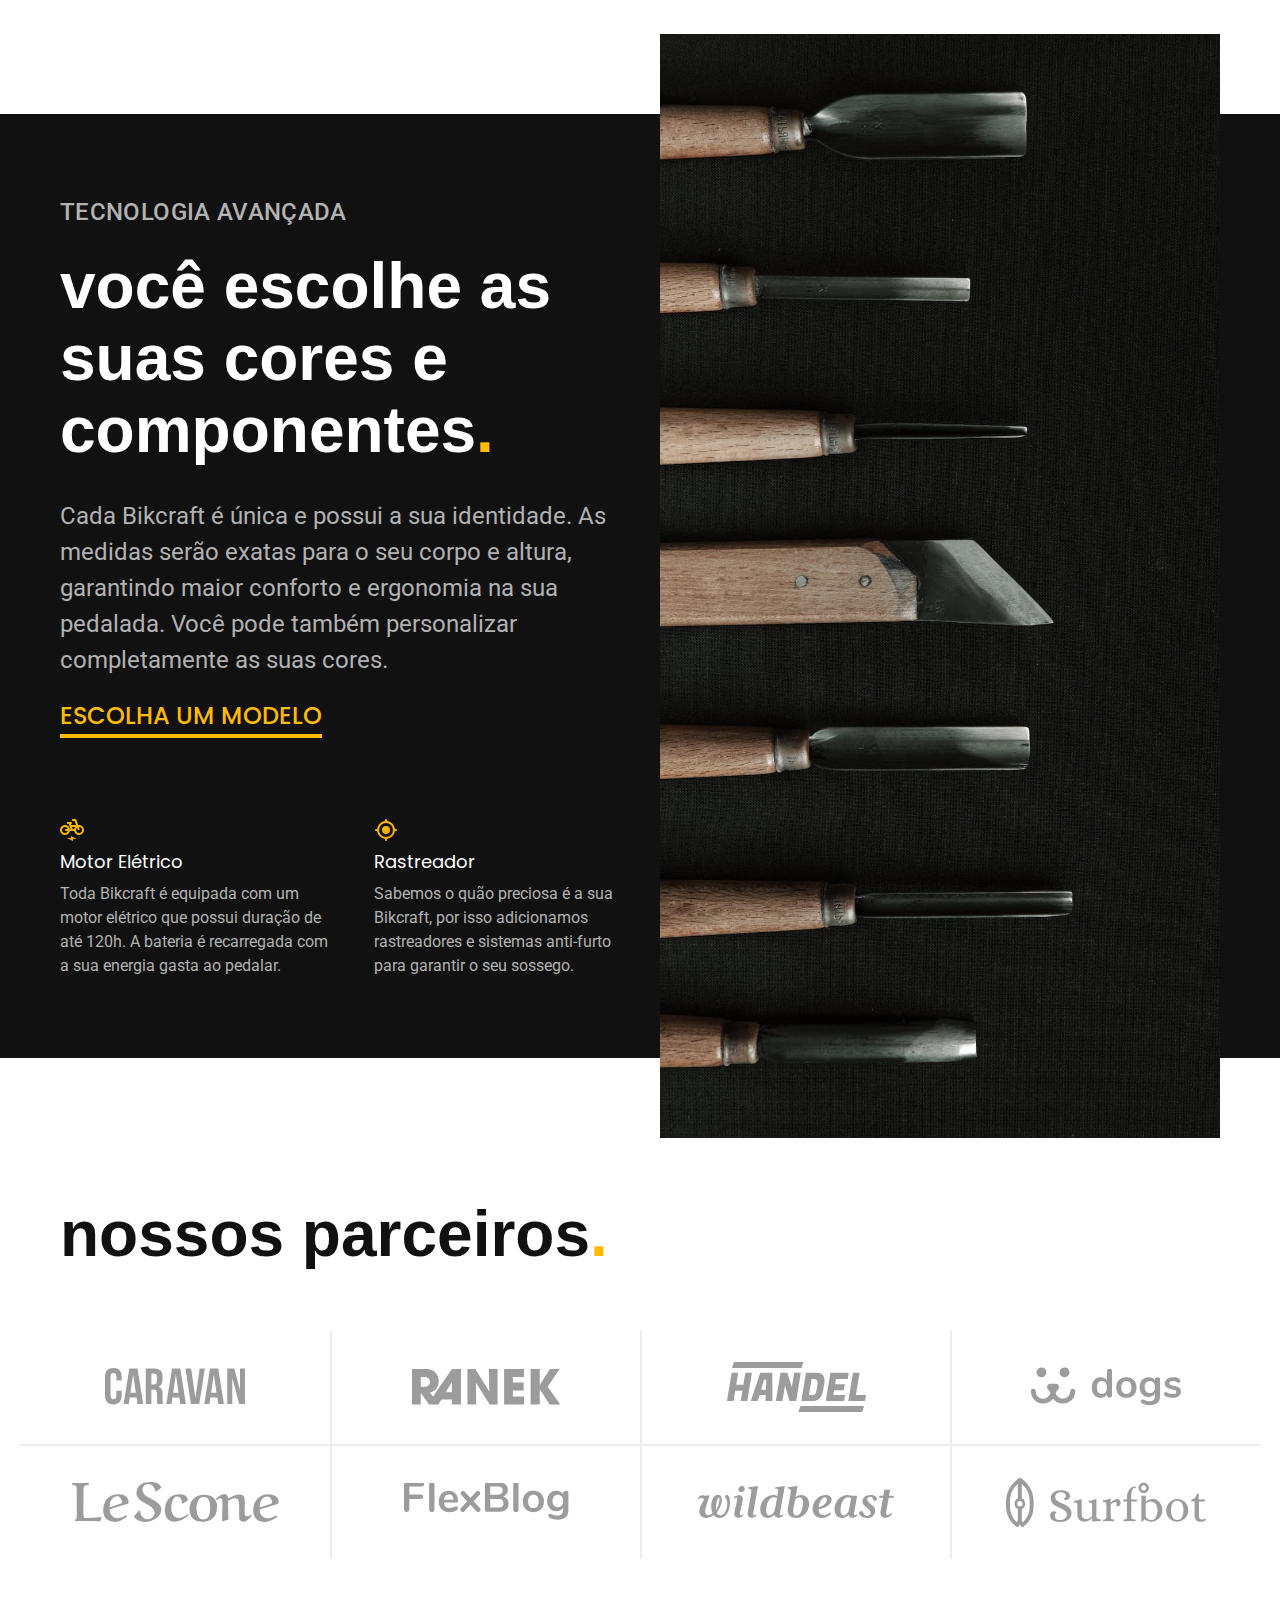
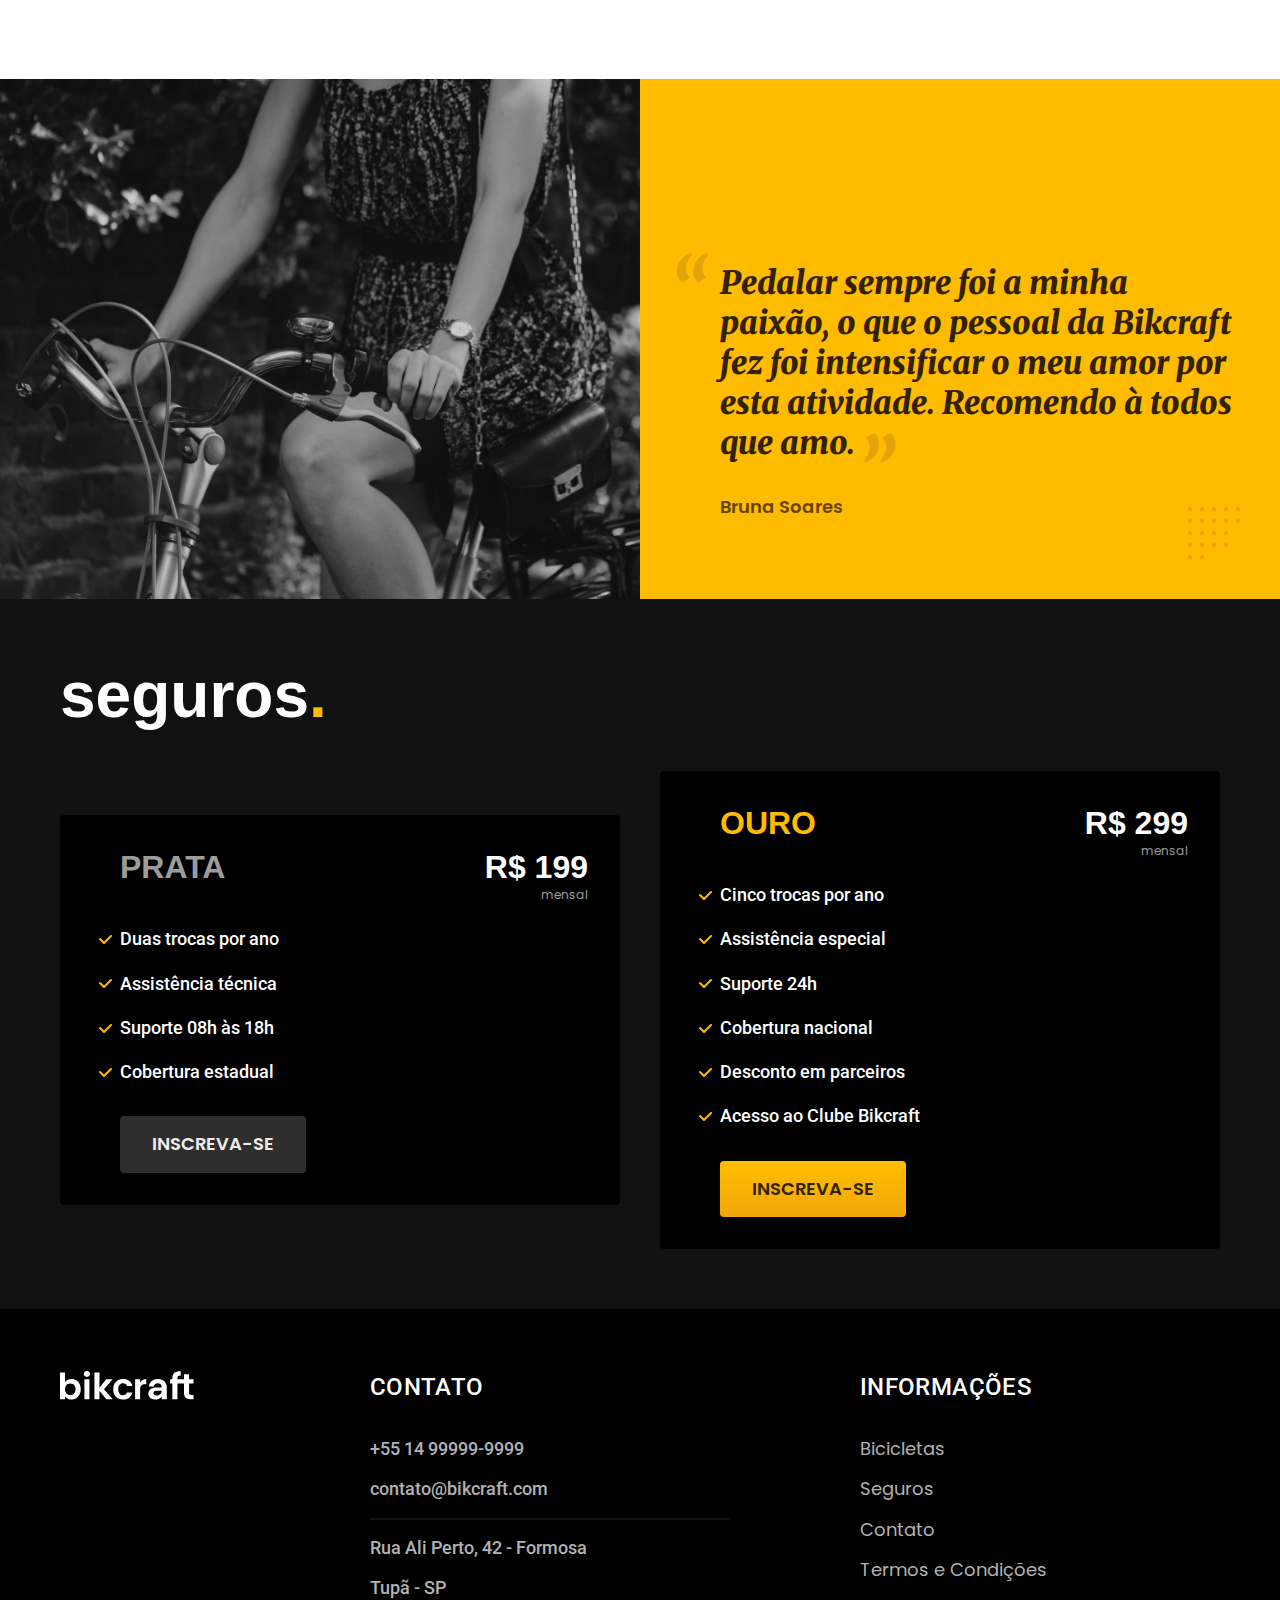
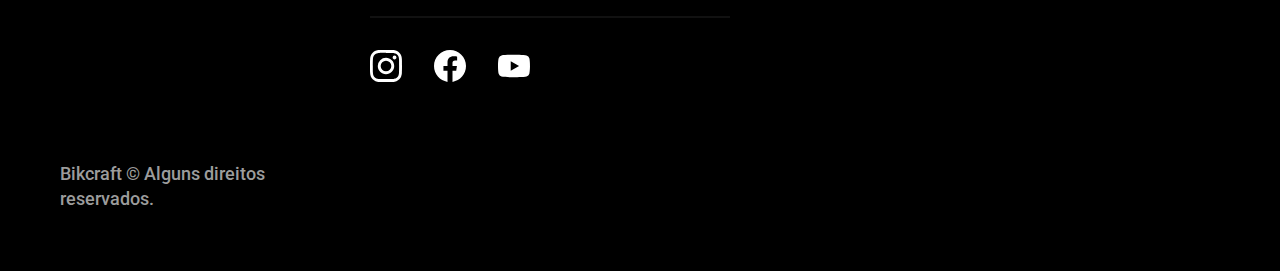
==== commit 146c5adb: "att" ====
--- a/index.html
+++ b/index.html
@@ -4,15 +4,19 @@
 <head>
   <meta charset="utf-8">
   <meta name="viewport" content="width=device-width, initial-scale=1.0">
+
   <title>Bikcraft - Bicicletas Elétricas</title>
+  <meta name="description" content="Bicicletas elétricas de alta precisão e qualidade, feitas sob medida para o cliente. Explore o mundo na sua velocidade com a Bikcraft.">
+
+  <link rel="icon" href="./favicon.svg" type="image/svg+xml">
   <link rel="preload" href="./css/style.css" as="style">
   <link rel="stylesheet" href="./css/style.css">
 
-  <!-- <link rel="preconnect" href="https://fonts.googleapis.com">
+  <link rel="preconnect" href="https://fonts.googleapis.com">
   <link rel="preconnect" href="https://fonts.gstatic.com" crossorigin>
-  <link href="https://fonts.googleapis.com/css2?family=Merriweather:ital,wght@1,900&family=Poppins:wght@400;600&family=Roboto:wght@400;500&display=swap" rel="stylesheet"> -->
-
-  <meta name="description" content="Bicicletas elétricas de alta precisão e qualidade, feitas sob medida para o cliente. Explore o mundo na sua velocidade com a Bikcraft.">
+  <link href="https://fonts.googleapis.com/css2?family=Merriweather:ital,wght@1,900&family=Poppins:wght@400;600&family=Roboto:wght@400;500&display=swap" rel="stylesheet">
+
+  <script>document.documentElement.classList.add('js')</script>
 </head>
 
 <body>
@@ -35,11 +39,11 @@
   <main class="introducao-bg">
     <div class="introducao container">
       <div class="introducao-conteudo">
-        <h1 class="font-1-xxl cor-0">Bicicletas feitas sob medida<span class="cor-p1">.</span></h1>
-        <p class="font-2-l cor-5">Bicicletas elétricas de alta precisão e qualidade, feitas sob medida para o cliente. Explore o mundo na sua velocidade com a Bikcraft.</p>
-        <a class="botao" href="./bicicletas.html">Escolha a sua</a>
-      </div>
-      <picture>
+        <h1 class="font-1-xxl cor-0 fadeInDown" data-anime="200">Bicicletas feitas sob medida<span class="cor-p1">.</span></h1>
+        <p class="font-2-l cor-5 fadeInDown" data-anime="400">Bicicletas elétricas de alta precisão e qualidade, feitas sob medida para o cliente. Explore o mundo na sua velocidade com a Bikcraft.</p>
+        <a class="botao fadeInDown" data-anime="600" href="./bicicletas.html">Escolha a sua</a>
+      </div>
+      <picture data-anime="800" class="fadeInDown">
         <source media="(max-width: 800px)" srcset="./img/bicicletas/nimbus.jpg">
         <img src="./img/fotos/introducao.jpg" width="1280" height="1600" alt="Bicicleta elétrica preta.">
       </picture>
@@ -195,6 +199,7 @@
     </div>
   </footer>
 
+  <script src="./js/plugins/simple-anime.js"></script>
   <script src="./js/script.js"></script>
 </body>
 
--- a/css/style.css
+++ b/css/style.css
@@ -1,6 +1,7 @@
 @import "./global/global.css";
 @import "./utilidades/tipografia.css";
 @import "./utilidades/cores.css";
+@import "./utilidades/animacao.css";
 
 @import "./global/header.css";
 @import "./global/footer.css";
--- a/css/style.css
+++ b/css/style.css
@@ -1,6 +1,7 @@
 @import "./global/global.css";
 @import "./utilidades/tipografia.css";
 @import "./utilidades/cores.css";
+@import "./utilidades/animacao.css";
 
 @import "./global/header.css";
 @import "./global/footer.css";
